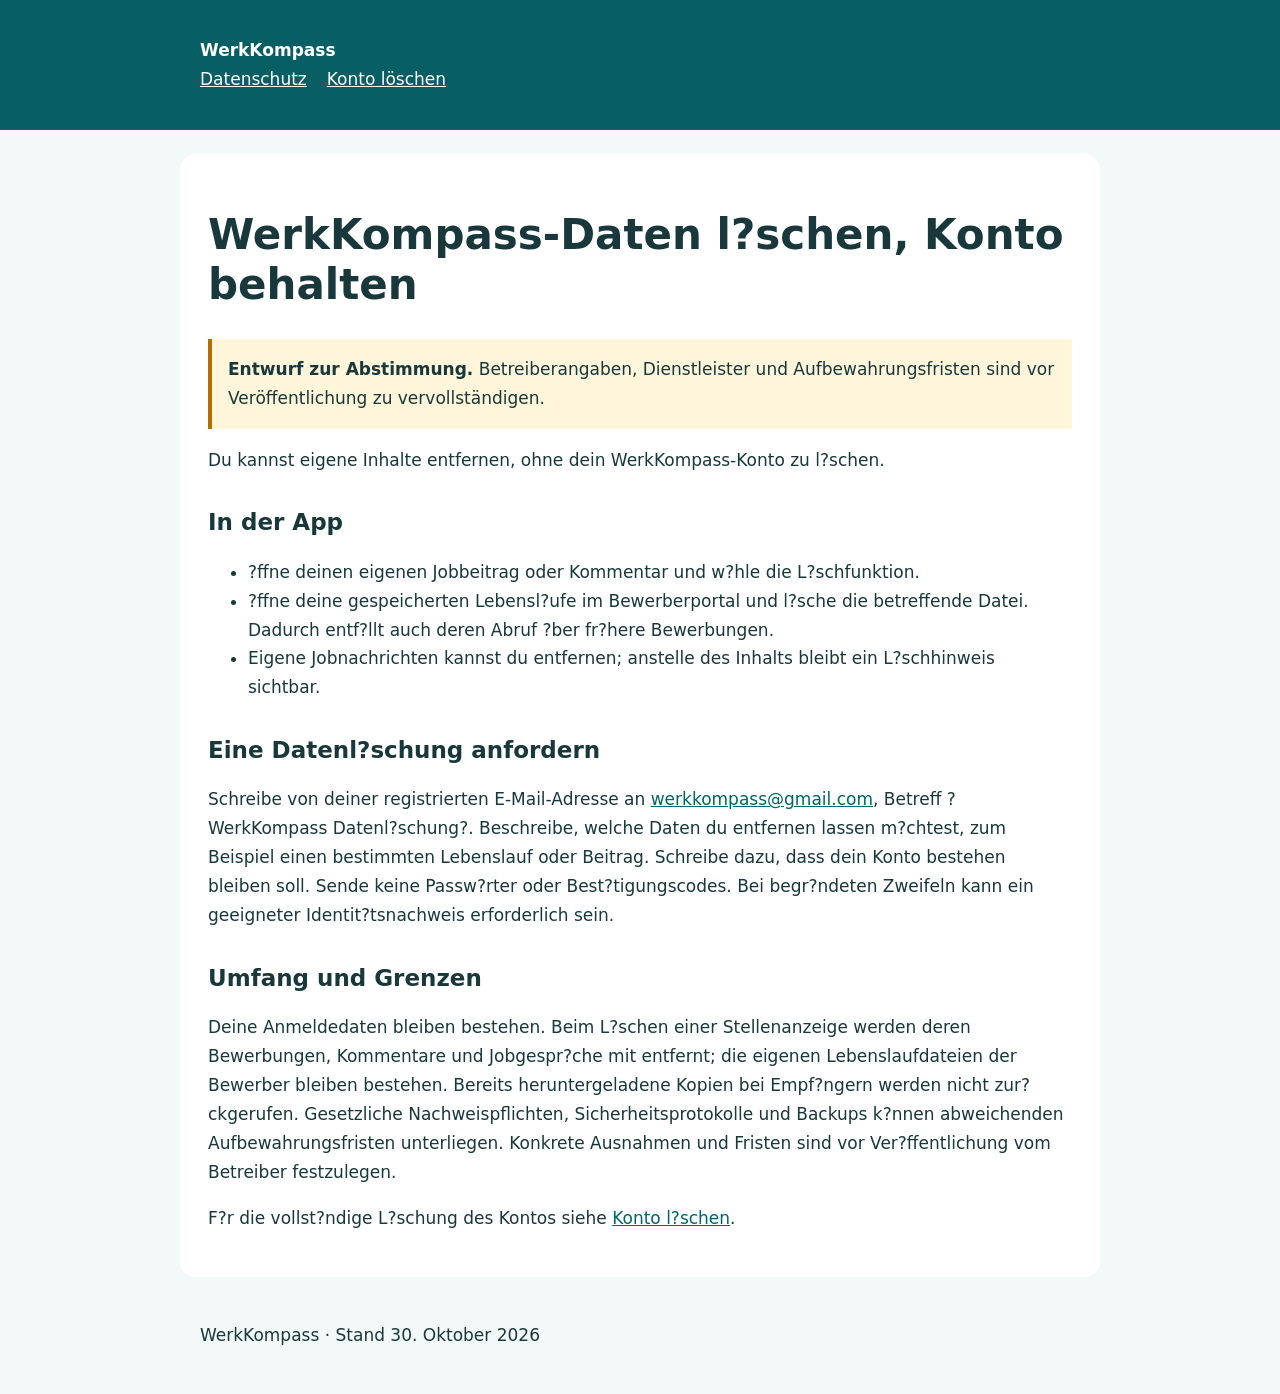
==== daten-loeschen.html @ df874441 "Add files via upload" ====
<!doctype html>
<html lang="de"><head><meta charset="utf-8"><meta name="viewport" content="width=device-width,initial-scale=1"><meta name="robots" content="noindex"><title>WerkKompass-Daten l?schen, Konto behalten | WerkKompass</title><link rel="stylesheet" href="style.css"></head><body><header><strong>WerkKompass</strong><nav aria-label="Seitennavigation"><a href="index.html">Datenschutz</a><a href="konto-loeschen.html">Konto löschen</a></nav></header><main><h1>WerkKompass-Daten l?schen, Konto behalten</h1><p class="notice"><strong>Entwurf zur Abstimmung.</strong> Betreiberangaben, Dienstleister und Aufbewahrungsfristen sind vor Veröffentlichung zu vervollständigen.</p><p>Du kannst eigene Inhalte entfernen, ohne dein WerkKompass-Konto zu l?schen.</p><h2>In der App</h2><ul><li>?ffne deinen eigenen Jobbeitrag oder Kommentar und w?hle die L?schfunktion.</li><li>?ffne deine gespeicherten Lebensl?ufe im Bewerberportal und l?sche die betreffende Datei. Dadurch entf?llt auch deren Abruf ?ber fr?here Bewerbungen.</li><li>Eigene Jobnachrichten kannst du entfernen; anstelle des Inhalts bleibt ein L?schhinweis sichtbar.</li></ul><h2>Eine Datenl?schung anfordern</h2><p>Schreibe von deiner registrierten E-Mail-Adresse an <a href="mailto:werkkompass@gmail.com?subject=WerkKompass%20Datenl%C3%B6schung">werkkompass@gmail.com</a>, Betreff ?WerkKompass Datenl?schung?. Beschreibe, welche Daten du entfernen lassen m?chtest, zum Beispiel einen bestimmten Lebenslauf oder Beitrag. Schreibe dazu, dass dein Konto bestehen bleiben soll. Sende keine Passw?rter oder Best?tigungscodes. Bei begr?ndeten Zweifeln kann ein geeigneter Identit?tsnachweis erforderlich sein.</p><h2>Umfang und Grenzen</h2><p>Deine Anmeldedaten bleiben bestehen. Beim L?schen einer Stellenanzeige werden deren Bewerbungen, Kommentare und Jobgespr?che mit entfernt; die eigenen Lebenslaufdateien der Bewerber bleiben bestehen. Bereits heruntergeladene Kopien bei Empf?ngern werden nicht zur?ckgerufen. Gesetzliche Nachweispflichten, Sicherheitsprotokolle und Backups k?nnen abweichenden Aufbewahrungsfristen unterliegen. Konkrete Ausnahmen und Fristen sind vor Ver?ffentlichung vom Betreiber festzulegen.</p><p>F?r die vollst?ndige L?schung des Kontos siehe <a href="konto-loeschen.html">Konto l?schen</a>.</p></main><footer>WerkKompass · Stand 30. Oktober 2026</footer></body></html>
---- style.css ----
:root{color-scheme:light}*{box-sizing:border-box}body{margin:0;background:#f3f8f8;color:#18383b;font:17px/1.7 system-ui,sans-serif}header{background:#075e63;color:white;padding:36px max(20px,calc((100% - 880px)/2))}header a{color:white}main{max-width:920px;margin:24px auto;padding:28px;background:white;border-radius:16px}h1{font-size:clamp(28px,6vw,42px);line-height:1.2}h2{font-size:23px;line-height:1.4;margin-top:32px}a{color:#00656a;overflow-wrap:anywhere}nav{display:flex;gap:20px;flex-wrap:wrap}.notice{border-left:4px solid #b47100;background:#fff5da;padding:16px}p{overflow-wrap:anywhere}.button{display:inline-block;background:#075e63;color:white;padding:12px 20px;border-radius:8px}footer{max-width:920px;margin:24px auto;padding:20px}@media(max-width:600px){main{margin:12px;padding:20px}}
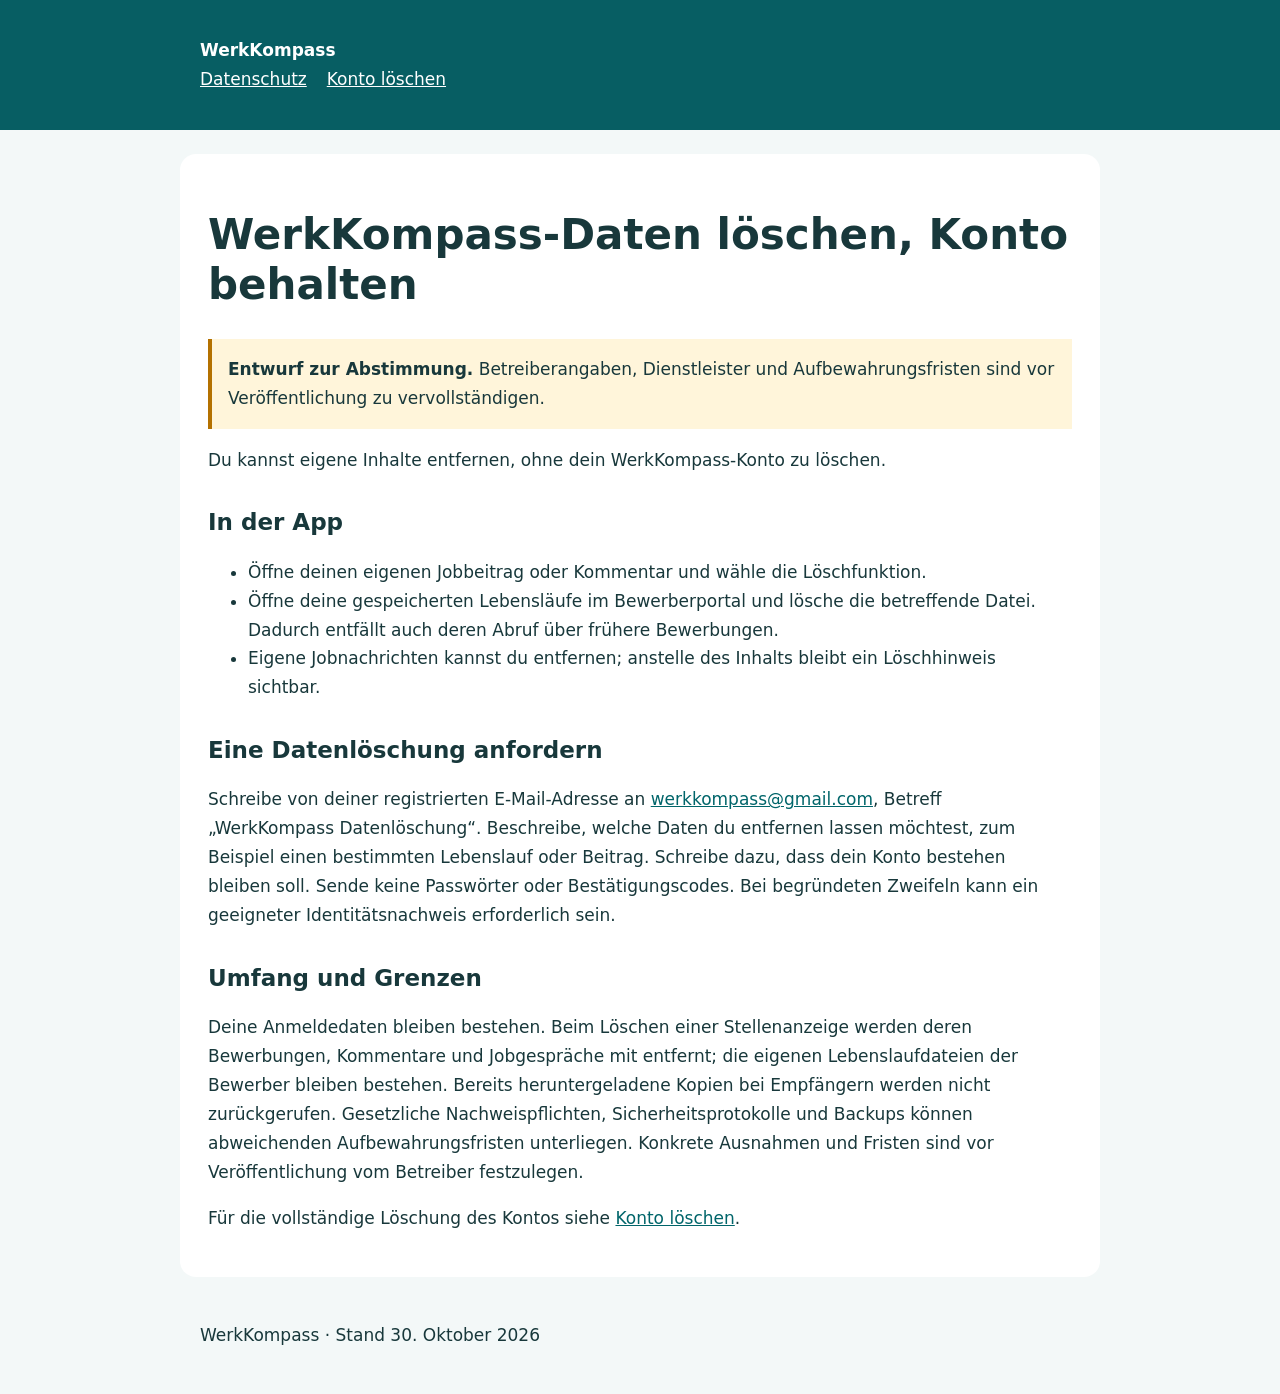
==== commit e1006a60: "Add files via upload" ====
--- a/daten-loeschen.html
+++ b/daten-loeschen.html
@@ -1,2 +1,2 @@
 <!doctype html>
-<html lang="de"><head><meta charset="utf-8"><meta name="viewport" content="width=device-width,initial-scale=1"><meta name="robots" content="noindex"><title>WerkKompass-Daten l?schen, Konto behalten | WerkKompass</title><link rel="stylesheet" href="style.css"></head><body><header><strong>WerkKompass</strong><nav aria-label="Seitennavigation"><a href="index.html">Datenschutz</a><a href="konto-loeschen.html">Konto löschen</a></nav></header><main><h1>WerkKompass-Daten l?schen, Konto behalten</h1><p class="notice"><strong>Entwurf zur Abstimmung.</strong> Betreiberangaben, Dienstleister und Aufbewahrungsfristen sind vor Veröffentlichung zu vervollständigen.</p><p>Du kannst eigene Inhalte entfernen, ohne dein WerkKompass-Konto zu l?schen.</p><h2>In der App</h2><ul><li>?ffne deinen eigenen Jobbeitrag oder Kommentar und w?hle die L?schfunktion.</li><li>?ffne deine gespeicherten Lebensl?ufe im Bewerberportal und l?sche die betreffende Datei. Dadurch entf?llt auch deren Abruf ?ber fr?here Bewerbungen.</li><li>Eigene Jobnachrichten kannst du entfernen; anstelle des Inhalts bleibt ein L?schhinweis sichtbar.</li></ul><h2>Eine Datenl?schung anfordern</h2><p>Schreibe von deiner registrierten E-Mail-Adresse an <a href="mailto:werkkompass@gmail.com?subject=WerkKompass%20Datenl%C3%B6schung">werkkompass@gmail.com</a>, Betreff ?WerkKompass Datenl?schung?. Beschreibe, welche Daten du entfernen lassen m?chtest, zum Beispiel einen bestimmten Lebenslauf oder Beitrag. Schreibe dazu, dass dein Konto bestehen bleiben soll. Sende keine Passw?rter oder Best?tigungscodes. Bei begr?ndeten Zweifeln kann ein geeigneter Identit?tsnachweis erforderlich sein.</p><h2>Umfang und Grenzen</h2><p>Deine Anmeldedaten bleiben bestehen. Beim L?schen einer Stellenanzeige werden deren Bewerbungen, Kommentare und Jobgespr?che mit entfernt; die eigenen Lebenslaufdateien der Bewerber bleiben bestehen. Bereits heruntergeladene Kopien bei Empf?ngern werden nicht zur?ckgerufen. Gesetzliche Nachweispflichten, Sicherheitsprotokolle und Backups k?nnen abweichenden Aufbewahrungsfristen unterliegen. Konkrete Ausnahmen und Fristen sind vor Ver?ffentlichung vom Betreiber festzulegen.</p><p>F?r die vollst?ndige L?schung des Kontos siehe <a href="konto-loeschen.html">Konto l?schen</a>.</p></main><footer>WerkKompass · Stand 30. Oktober 2026</footer></body></html>
+<html lang="de"><head><meta charset="utf-8"><meta name="viewport" content="width=device-width,initial-scale=1"><meta name="robots" content="noindex"><title>WerkKompass-Daten löschen, Konto behalten | WerkKompass</title><link rel="stylesheet" href="style.css"></head><body><header><strong>WerkKompass</strong><nav aria-label="Seitennavigation"><a href="index.html">Datenschutz</a><a href="konto-loeschen.html">Konto löschen</a></nav></header><main><h1>WerkKompass-Daten löschen, Konto behalten</h1><p class="notice"><strong>Entwurf zur Abstimmung.</strong> Betreiberangaben, Dienstleister und Aufbewahrungsfristen sind vor Veröffentlichung zu vervollständigen.</p><p>Du kannst eigene Inhalte entfernen, ohne dein WerkKompass-Konto zu löschen.</p><h2>In der App</h2><ul><li>Öffne deinen eigenen Jobbeitrag oder Kommentar und wähle die Löschfunktion.</li><li>Öffne deine gespeicherten Lebensläufe im Bewerberportal und lösche die betreffende Datei. Dadurch entfällt auch deren Abruf über frühere Bewerbungen.</li><li>Eigene Jobnachrichten kannst du entfernen; anstelle des Inhalts bleibt ein Löschhinweis sichtbar.</li></ul><h2>Eine Datenlöschung anfordern</h2><p>Schreibe von deiner registrierten E-Mail-Adresse an <a href="mailto:werkkompass@gmail.com?subject=WerkKompass%20Datenl%C3%B6schung">werkkompass@gmail.com</a>, Betreff &bdquo;WerkKompass Datenlöschung&ldquo;. Beschreibe, welche Daten du entfernen lassen möchtest, zum Beispiel einen bestimmten Lebenslauf oder Beitrag. Schreibe dazu, dass dein Konto bestehen bleiben soll. Sende keine Passwörter oder Bestätigungscodes. Bei begründeten Zweifeln kann ein geeigneter Identitätsnachweis erforderlich sein.</p><h2>Umfang und Grenzen</h2><p>Deine Anmeldedaten bleiben bestehen. Beim Löschen einer Stellenanzeige werden deren Bewerbungen, Kommentare und Jobgespräche mit entfernt; die eigenen Lebenslaufdateien der Bewerber bleiben bestehen. Bereits heruntergeladene Kopien bei Empfängern werden nicht zurückgerufen. Gesetzliche Nachweispflichten, Sicherheitsprotokolle und Backups können abweichenden Aufbewahrungsfristen unterliegen. Konkrete Ausnahmen und Fristen sind vor Veröffentlichung vom Betreiber festzulegen.</p><p>Für die vollständige Löschung des Kontos siehe <a href="konto-loeschen.html">Konto löschen</a>.</p></main><footer>WerkKompass · Stand 30. Oktober 2026</footer></body></html>
